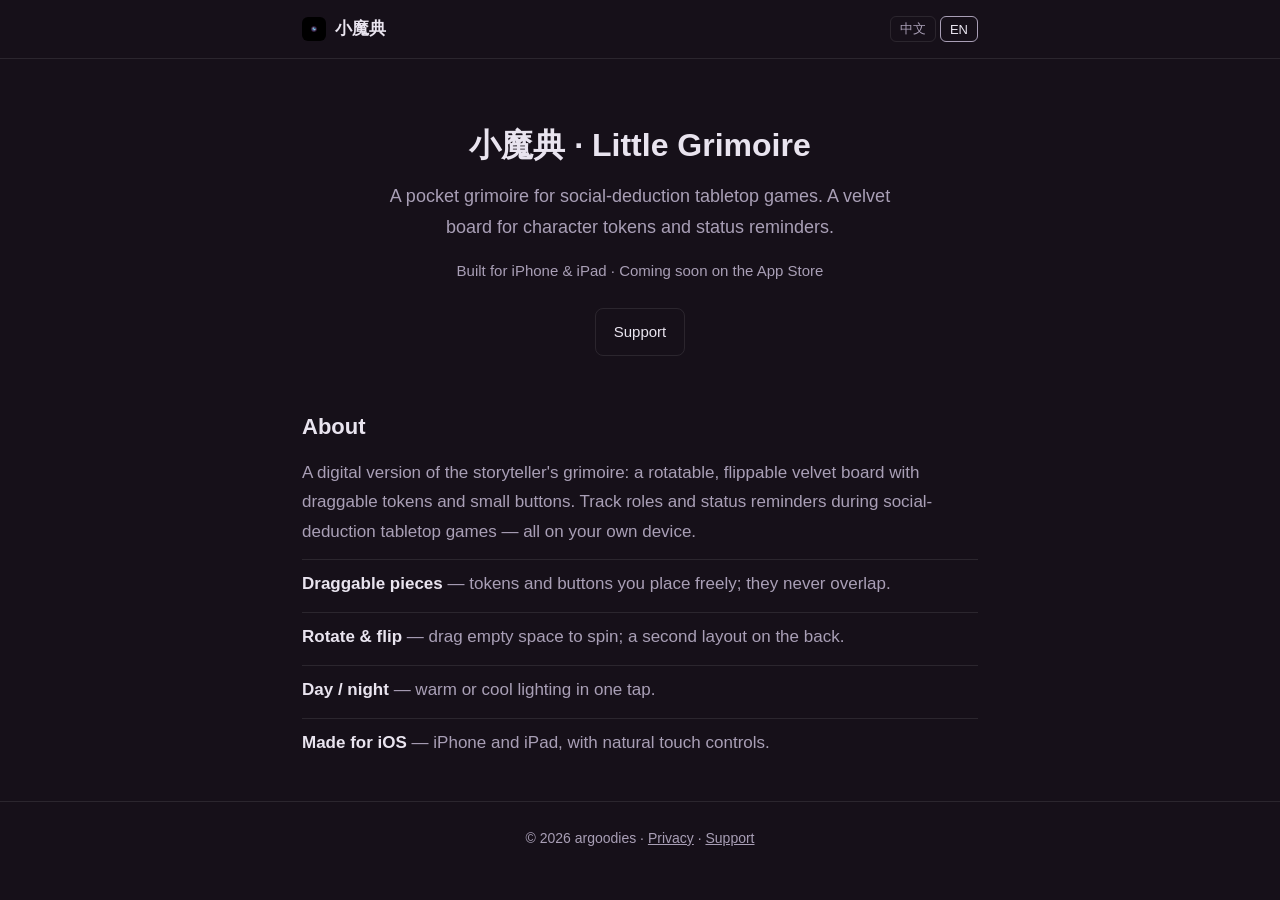
==== index.html @ 18ccde29 "Remove the top-nav links; keep brand + language toggle only Co-Authored-By: Claude Opus 4.8 <noreply" ====
<!doctype html>
<html lang="zh-Hans">
<head>
<meta charset="utf-8">
<meta name="viewport" content="width=device-width,initial-scale=1">
<title>小魔典 · Little Grimoire</title>
<meta name="description" content="小魔典 — 桌上推理游戏的口袋魔典：一块紫绒板，摆放角色令牌与状态提醒。">
<link rel="icon" href="icon.png">
<link rel="apple-touch-icon" href="icon.png">
<link rel="stylesheet" href="style.css">
</head>
<body>
<header class="site"><div class="wrap bar">
  <span class="brand"><img src="icon.png" alt="">小魔典</span>
  <span class="langbtns"><button data-lang="zh">中文</button><button data-lang="en">EN</button></span>
</div></header>

<main class="wrap">
  <section class="hero">
    <h1>小魔典 · Little Grimoire</h1>
    <p class="tag">
      <span class="lang-zh">桌上推理游戏的口袋魔典。一块紫绒板，摆放角色令牌与状态提醒。</span>
      <span class="lang-en">A pocket grimoire for social-deduction tabletop games. A velvet board for character tokens and status reminders.</span>
    </p>
    <p class="tag" style="font-size:15px;margin-top:14px">
      <span class="lang-zh">为 iPhone 与 iPad 打造 · 即将登陆 App Store</span>
      <span class="lang-en">Built for iPhone &amp; iPad · Coming soon on the App Store</span>
    </p>
    <div class="cta">
      <a class="btn ghost" href="support.html">
        <span class="lang-zh">支援</span><span class="lang-en">Support</span></a>
    </div>
  </section>

  <section>
    <h2><span class="lang-zh">简介</span><span class="lang-en">About</span></h2>
    <p class="muted">
      <span class="lang-zh">小魔典把说书人的「魔典」搬上屏幕：一块可旋转、翻面的紫绒板，上面是可拖动的令牌与小纽扣。在推理与社交博弈类桌游中用它记录身份、提醒状态，全程在你的设备上运行。</span>
      <span class="lang-en">A digital version of the storyteller's grimoire: a rotatable, flippable velvet board with draggable tokens and small buttons. Track roles and status reminders during social-deduction tabletop games — all on your own device.</span>
    </p>
    <ul class="feat">
      <li><b><span class="lang-zh">拖拽令牌</span><span class="lang-en">Draggable pieces</span></b> — <span class="lang-zh">令牌与纽扣随手摆放，互不重叠。</span><span class="lang-en">tokens and buttons you place freely; they never overlap.</span></li>
      <li><b><span class="lang-zh">旋转翻面</span><span class="lang-en">Rotate & flip</span></b> — <span class="lang-zh">拖动空白旋转板子，背面还有一副。</span><span class="lang-en">drag empty space to spin; a second layout on the back.</span></li>
      <li><b><span class="lang-zh">日夜切换</span><span class="lang-en">Day / night</span></b> — <span class="lang-zh">暖光与冷光一键切换。</span><span class="lang-en">warm or cool lighting in one tap.</span></li>
      <li><b><span class="lang-zh">为 iOS 打造</span><span class="lang-en">Made for iOS</span></b> — <span class="lang-zh">iPhone 与 iPad，触屏拖拽手感自然。</span><span class="lang-en">iPhone and iPad, with natural touch controls.</span></li>
    </ul>
  </section>
</main>

<footer class="site"><div class="wrap">
  <span class="lang-zh">© 2026 argoodies · <a href="privacy.html">隐私政策</a> · <a href="support.html">支援</a></span>
  <span class="lang-en">© 2026 argoodies · <a href="privacy.html">Privacy</a> · <a href="support.html">Support</a></span>
</div></footer>
<script src="lang.js"></script>
</body>
</html>
---- style.css ----
:root{
  --bg:#161019; --panel:#1f1726; --ink:#e9e4ef; --muted:#a99fb6;
  --accent:#8a6fb0; --line:rgba(255,255,255,.09);
}
*{box-sizing:border-box}
body{
  margin:0; background:var(--bg); color:var(--ink);
  font-size:17px; line-height:1.75;
  font-family:-apple-system,BlinkMacSystemFont,"Segoe UI","PingFang SC","Noto Sans CJK SC",sans-serif;
}
a{color:var(--ink)}
a:hover{color:#fff}
.wrap{max-width:720px; margin:0 auto; padding:0 22px}

header.site{border-bottom:1px solid var(--line)}
.bar{display:flex; align-items:center; gap:12px; height:58px}
.brand{display:flex; align-items:center; gap:9px; font-weight:600}
.brand img{width:24px; height:24px; border-radius:6px}
nav.links{margin-left:auto; display:flex; gap:16px; font-size:15px}
nav.links a{color:var(--muted); text-decoration:none}
nav.links a:hover{color:var(--ink)}
.langbtns{display:flex; gap:4px; margin-left:auto}
.langbtns button{cursor:pointer; border:1px solid var(--line); background:transparent; color:var(--muted);
  border-radius:6px; padding:3px 9px; font-size:13px}
.langbtns button.active{color:var(--ink); border-color:var(--muted)}

.hero{padding:52px 0 30px; text-align:center}
h1{font-size:32px; margin:.2em 0; font-weight:700}
.tag{color:var(--muted); font-size:18px; max-width:520px; margin:.4em auto 0}
.cta{margin-top:24px; display:flex; gap:10px; justify-content:center; flex-wrap:wrap}
.btn{display:inline-block; padding:10px 18px; border-radius:8px; text-decoration:none; font-size:15px}
.btn.primary{background:var(--accent); color:#fff}
.btn.ghost{border:1px solid var(--line); color:var(--ink)}

section{padding:22px 0}
h2{font-size:22px; margin:0 0 .5em}
h3{font-size:17px; margin:1.3em 0 .2em; color:var(--ink)}
p{margin:.6em 0}
.muted{color:var(--muted)}
ul{padding-left:20px} li{margin:.25em 0}
.feat{list-style:none; padding:0; margin:12px 0}
.feat li{padding:9px 0; border-top:1px solid var(--line); color:var(--muted)}
.feat li b{color:var(--ink); font-weight:600}
.doc{margin:6px 0 34px}
.doc h2{margin-top:.2em}
.date{color:var(--muted); font-size:14px}
footer.site{border-top:1px solid var(--line); padding:24px 0; color:var(--muted); font-size:14px; text-align:center}
footer.site a{color:var(--muted)}
/* 未激活的语言隐藏；激活的语言不加 display 规则 → 保持元素本身的 inline/block */
html:not(.lang-en-active) .lang-en{display:none}
html.lang-en-active .lang-zh{display:none}
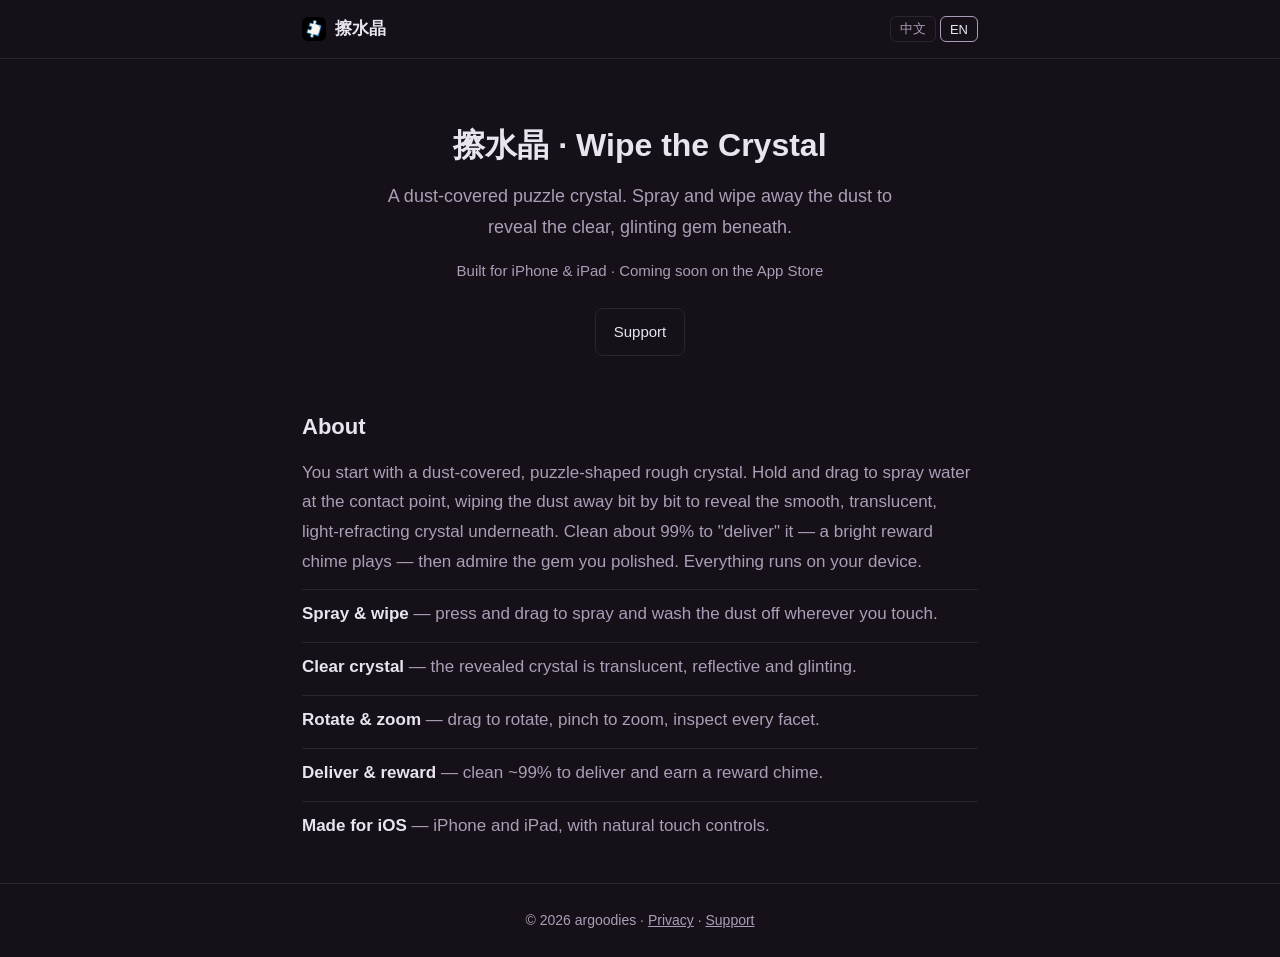
==== commit e98dcae7: "Rework pages for 擦水晶 (Wipe the Crystal) Replace the tabletop/Little Grimoire content with the crysta" ====
--- a/index.html
+++ b/index.html
@@ -3,24 +3,24 @@
 <head>
 <meta charset="utf-8">
 <meta name="viewport" content="width=device-width,initial-scale=1">
-<title>小魔典 · Little Grimoire</title>
-<meta name="description" content="小魔典 — 桌上推理游戏的口袋魔典：一块紫绒板，摆放角色令牌与状态提醒。">
+<title>擦水晶 · Wipe the Crystal</title>
+<meta name="description" content="擦水晶 — 一枚蒙尘的拼图水晶，喷水擦拭洗去灰尘，露出下面通透光滑的水晶。">
 <link rel="icon" href="icon.png">
 <link rel="apple-touch-icon" href="icon.png">
 <link rel="stylesheet" href="style.css">
 </head>
 <body>
 <header class="site"><div class="wrap bar">
-  <span class="brand"><img src="icon.png" alt="">小魔典</span>
+  <span class="brand"><img src="icon.png" alt="">擦水晶</span>
   <span class="langbtns"><button data-lang="zh">中文</button><button data-lang="en">EN</button></span>
 </div></header>
 
 <main class="wrap">
   <section class="hero">
-    <h1>小魔典 · Little Grimoire</h1>
+    <h1>擦水晶 · Wipe the Crystal</h1>
     <p class="tag">
-      <span class="lang-zh">桌上推理游戏的口袋魔典。一块紫绒板，摆放角色令牌与状态提醒。</span>
-      <span class="lang-en">A pocket grimoire for social-deduction tabletop games. A velvet board for character tokens and status reminders.</span>
+      <span class="lang-zh">一枚蒙尘的拼图水晶。喷水擦拭洗去灰尘，露出下面通透光滑、折射炫光的水晶。</span>
+      <span class="lang-en">A dust-covered puzzle crystal. Spray and wipe away the dust to reveal the clear, glinting gem beneath.</span>
     </p>
     <p class="tag" style="font-size:15px;margin-top:14px">
       <span class="lang-zh">为 iPhone 与 iPad 打造 · 即将登陆 App Store</span>
@@ -35,14 +35,15 @@
   <section>
     <h2><span class="lang-zh">简介</span><span class="lang-en">About</span></h2>
     <p class="muted">
-      <span class="lang-zh">小魔典把说书人的「魔典」搬上屏幕：一块可旋转、翻面的紫绒板，上面是可拖动的令牌与小纽扣。在推理与社交博弈类桌游中用它记录身份、提醒状态，全程在你的设备上运行。</span>
-      <span class="lang-en">A digital version of the storyteller's grimoire: a rotatable, flippable velvet board with draggable tokens and small buttons. Track roles and status reminders during social-deduction tabletop games — all on your own device.</span>
+      <span class="lang-zh">开局是一枚覆满灰尘的拼图形水晶原石。按住并拖动手指，向接触处喷水冲刷，一点点擦掉表面的灰尘，露出下面光滑透明、会折射光芒的水晶。当擦干净约 99%，即可「交付」——听一声清脆的奖励音，再欣赏你打磨好的宝石。全程在你的设备上运行。</span>
+      <span class="lang-en">You start with a dust-covered, puzzle-shaped rough crystal. Hold and drag to spray water at the contact point, wiping the dust away bit by bit to reveal the smooth, translucent, light-refracting crystal underneath. Clean about 99% to "deliver" it — a bright reward chime plays — then admire the gem you polished. Everything runs on your device.</span>
     </p>
     <ul class="feat">
-      <li><b><span class="lang-zh">拖拽令牌</span><span class="lang-en">Draggable pieces</span></b> — <span class="lang-zh">令牌与纽扣随手摆放，互不重叠。</span><span class="lang-en">tokens and buttons you place freely; they never overlap.</span></li>
-      <li><b><span class="lang-zh">旋转翻面</span><span class="lang-en">Rotate & flip</span></b> — <span class="lang-zh">拖动空白旋转板子，背面还有一副。</span><span class="lang-en">drag empty space to spin; a second layout on the back.</span></li>
-      <li><b><span class="lang-zh">日夜切换</span><span class="lang-en">Day / night</span></b> — <span class="lang-zh">暖光与冷光一键切换。</span><span class="lang-en">warm or cool lighting in one tap.</span></li>
-      <li><b><span class="lang-zh">为 iOS 打造</span><span class="lang-en">Made for iOS</span></b> — <span class="lang-zh">iPhone 与 iPad，触屏拖拽手感自然。</span><span class="lang-en">iPhone and iPad, with natural touch controls.</span></li>
+      <li><b><span class="lang-zh">喷水擦拭</span><span class="lang-en">Spray &amp; wipe</span></b> — <span class="lang-zh">长按并拖动，向接触处持续冲刷洗尘。</span><span class="lang-en">press and drag to spray and wash the dust off wherever you touch.</span></li>
+      <li><b><span class="lang-zh">通透水晶</span><span class="lang-en">Clear crystal</span></b> — <span class="lang-zh">露出的水晶半透明、强反光、内芒折射。</span><span class="lang-en">the revealed crystal is translucent, reflective and glinting.</span></li>
+      <li><b><span class="lang-zh">旋转缩放</span><span class="lang-en">Rotate &amp; zoom</span></b> — <span class="lang-zh">拖背景旋转、双指缩放，端详每个面。</span><span class="lang-en">drag to rotate, pinch to zoom, inspect every facet.</span></li>
+      <li><b><span class="lang-zh">交付奖励</span><span class="lang-en">Deliver &amp; reward</span></b> — <span class="lang-zh">擦净约 99% 即可交付，赢得奖励音。</span><span class="lang-en">clean ~99% to deliver and earn a reward chime.</span></li>
+      <li><b><span class="lang-zh">为 iOS 打造</span><span class="lang-en">Made for iOS</span></b> — <span class="lang-zh">iPhone 与 iPad，触屏手感自然。</span><span class="lang-en">iPhone and iPad, with natural touch controls.</span></li>
     </ul>
   </section>
 </main>
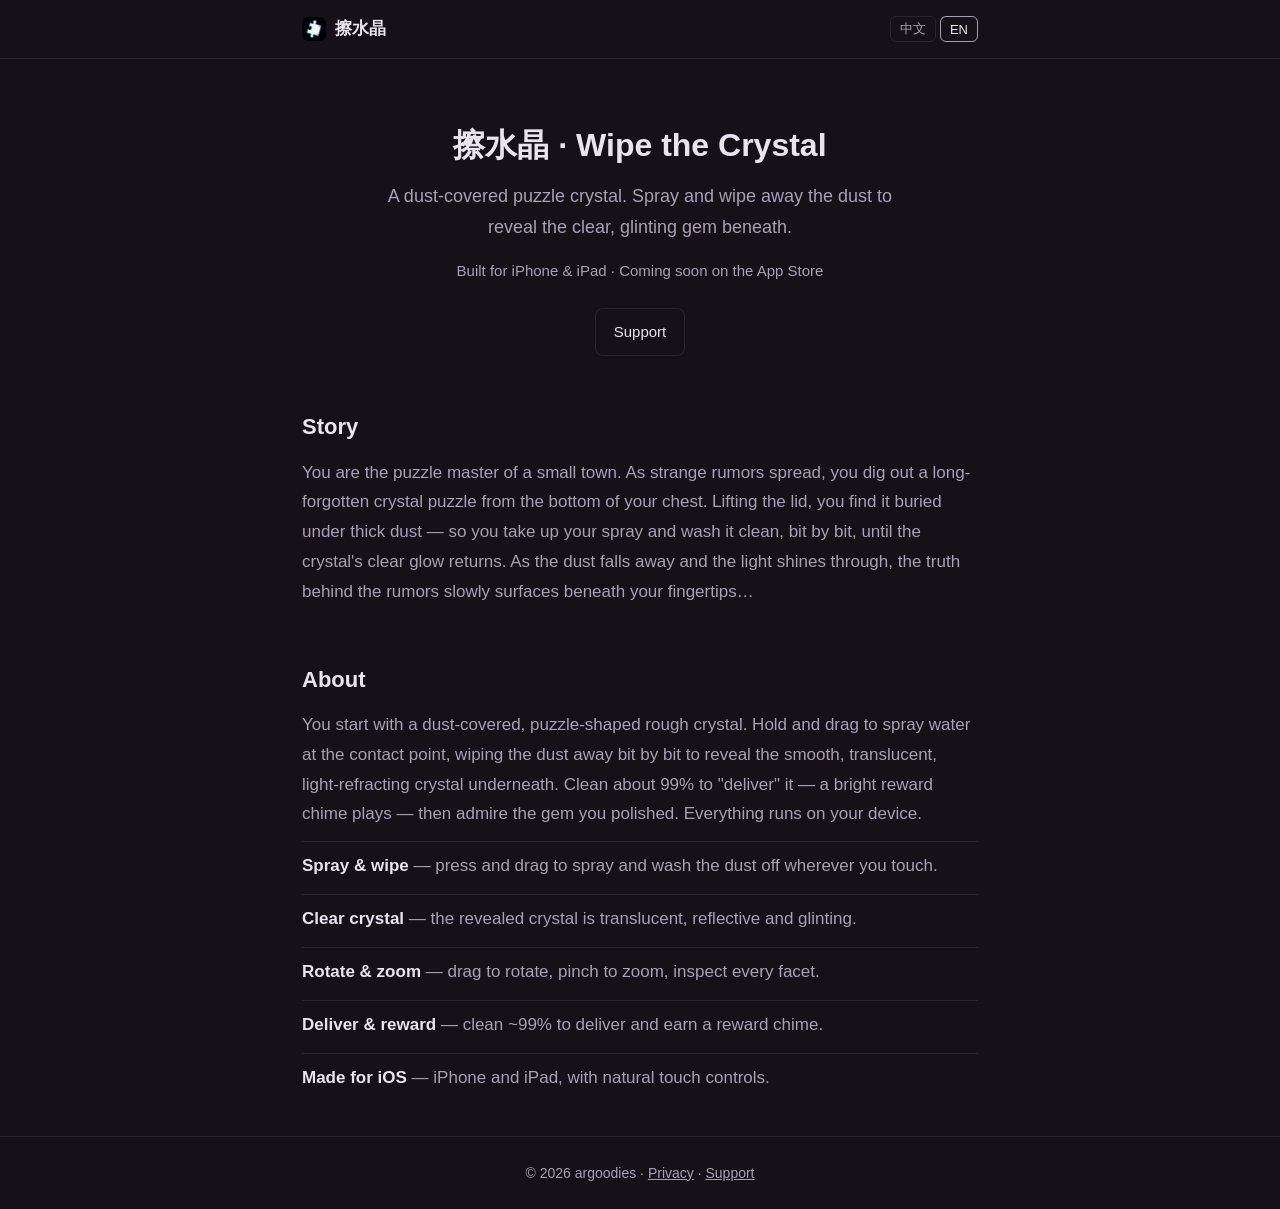
==== commit e1d7b6c9: "Add the 擦水晶 backstory to the pages Puzzle master of a small town dusts off a crystal puzzle to uncov" ====
--- a/index.html
+++ b/index.html
@@ -33,6 +33,14 @@
   </section>
 
   <section>
+    <h2><span class="lang-zh">故事</span><span class="lang-en">Story</span></h2>
+    <p class="muted">
+      <span class="lang-zh">你是小镇上的解谜大师。近来镇上流言四起，你决定重新翻出箱底那盒尘封已久的水晶拼图。掀开盒盖，水晶早已布满厚厚的灰尘——你拿起喷壶，一点一点冲刷擦拭，让蒙尘的水晶重现通透光泽。随着灰尘褪去、光芒透出，那些流言背后的真相，也在你指尖一点点浮现……</span>
+      <span class="lang-en">You are the puzzle master of a small town. As strange rumors spread, you dig out a long-forgotten crystal puzzle from the bottom of your chest. Lifting the lid, you find it buried under thick dust — so you take up your spray and wash it clean, bit by bit, until the crystal's clear glow returns. As the dust falls away and the light shines through, the truth behind the rumors slowly surfaces beneath your fingertips…</span>
+    </p>
+  </section>
+
+  <section>
     <h2><span class="lang-zh">简介</span><span class="lang-en">About</span></h2>
     <p class="muted">
       <span class="lang-zh">开局是一枚覆满灰尘的拼图形水晶原石。按住并拖动手指，向接触处喷水冲刷，一点点擦掉表面的灰尘，露出下面光滑透明、会折射光芒的水晶。当擦干净约 99%，即可「交付」——听一声清脆的奖励音，再欣赏你打磨好的宝石。全程在你的设备上运行。</span>
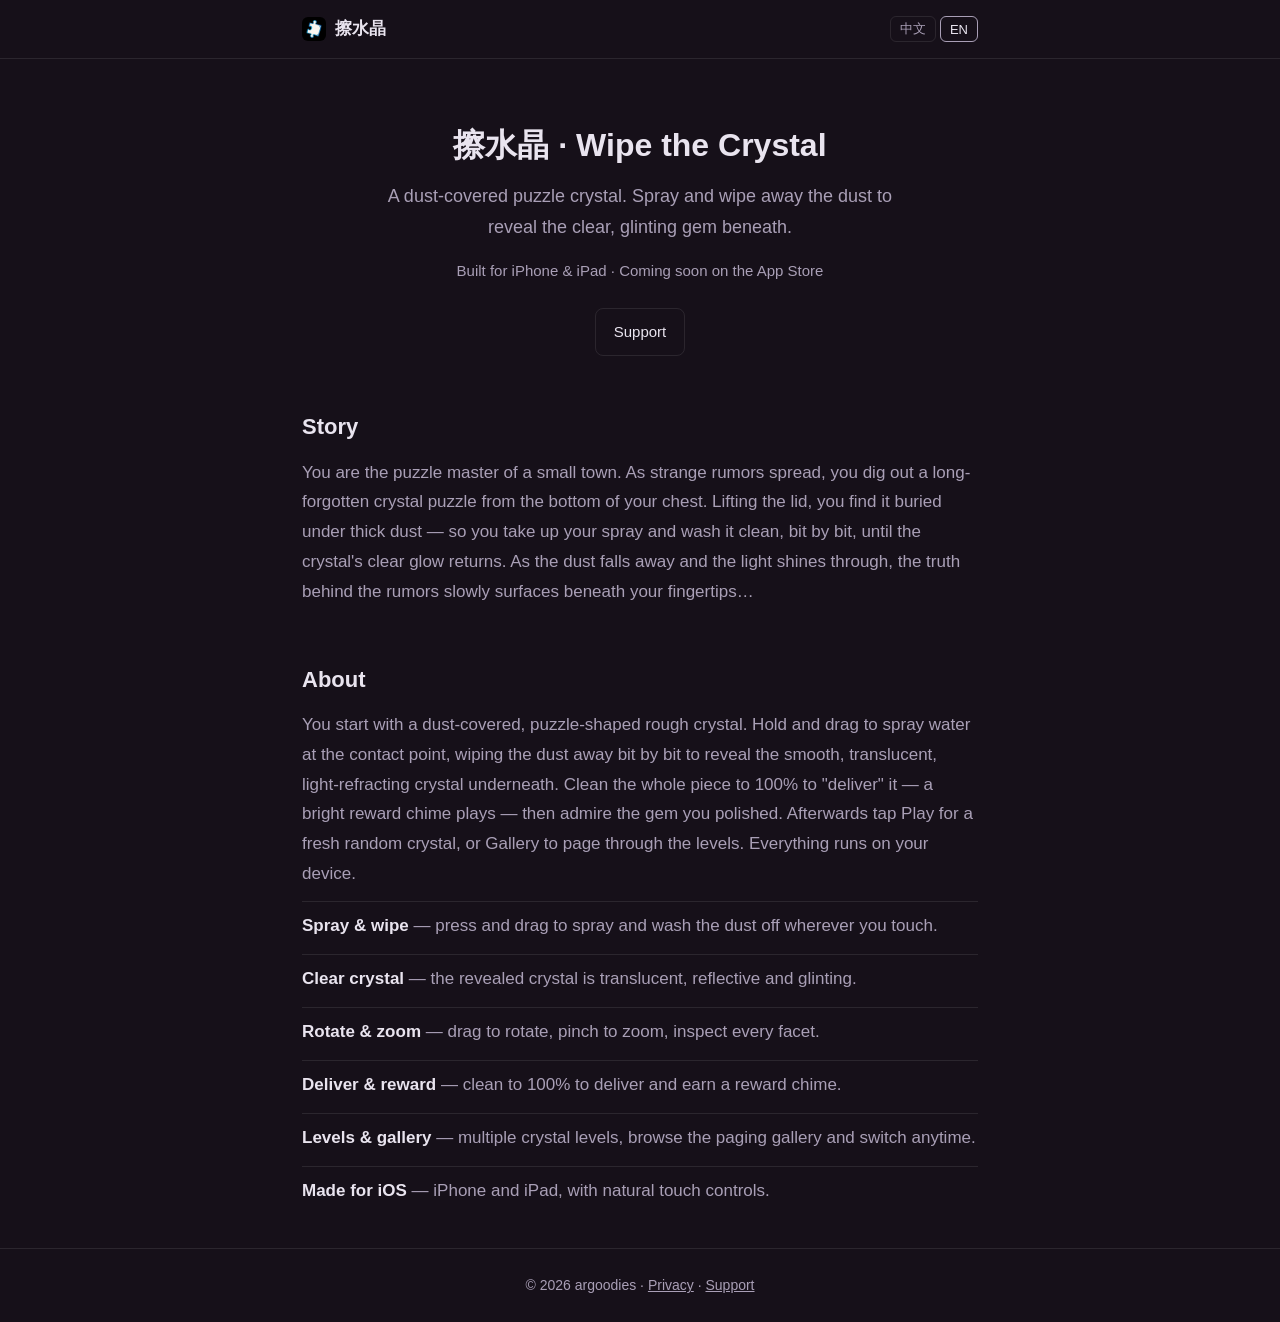
==== commit 8ac284e8: "Update gameplay copy to current mechanics 100% clean to deliver; deliver reveals bottom Gallery + Pl" ====
--- a/index.html
+++ b/index.html
@@ -43,14 +43,15 @@
   <section>
     <h2><span class="lang-zh">简介</span><span class="lang-en">About</span></h2>
     <p class="muted">
-      <span class="lang-zh">开局是一枚覆满灰尘的拼图形水晶原石。按住并拖动手指，向接触处喷水冲刷，一点点擦掉表面的灰尘，露出下面光滑透明、会折射光芒的水晶。当擦干净约 99%，即可「交付」——听一声清脆的奖励音，再欣赏你打磨好的宝石。全程在你的设备上运行。</span>
-      <span class="lang-en">You start with a dust-covered, puzzle-shaped rough crystal. Hold and drag to spray water at the contact point, wiping the dust away bit by bit to reveal the smooth, translucent, light-refracting crystal underneath. Clean about 99% to "deliver" it — a bright reward chime plays — then admire the gem you polished. Everything runs on your device.</span>
+      <span class="lang-zh">开局是一枚覆满灰尘的拼图形水晶原石。按住并拖动手指，向接触处喷水冲刷，一点点擦掉表面的灰尘，露出下面光滑透明、会折射光芒的水晶。当整颗擦到 100% 无尘，即可「交付」——听一声清脆的奖励音，再欣赏你打磨好的宝石。之后可点「▶️ 播放」随机换一枚新水晶，或点「画廊」翻页浏览各关。全程在你的设备上运行。</span>
+      <span class="lang-en">You start with a dust-covered, puzzle-shaped rough crystal. Hold and drag to spray water at the contact point, wiping the dust away bit by bit to reveal the smooth, translucent, light-refracting crystal underneath. Clean the whole piece to 100% to "deliver" it — a bright reward chime plays — then admire the gem you polished. Afterwards tap Play for a fresh random crystal, or Gallery to page through the levels. Everything runs on your device.</span>
     </p>
     <ul class="feat">
       <li><b><span class="lang-zh">喷水擦拭</span><span class="lang-en">Spray &amp; wipe</span></b> — <span class="lang-zh">长按并拖动，向接触处持续冲刷洗尘。</span><span class="lang-en">press and drag to spray and wash the dust off wherever you touch.</span></li>
       <li><b><span class="lang-zh">通透水晶</span><span class="lang-en">Clear crystal</span></b> — <span class="lang-zh">露出的水晶半透明、强反光、内芒折射。</span><span class="lang-en">the revealed crystal is translucent, reflective and glinting.</span></li>
       <li><b><span class="lang-zh">旋转缩放</span><span class="lang-en">Rotate &amp; zoom</span></b> — <span class="lang-zh">拖背景旋转、双指缩放，端详每个面。</span><span class="lang-en">drag to rotate, pinch to zoom, inspect every facet.</span></li>
-      <li><b><span class="lang-zh">交付奖励</span><span class="lang-en">Deliver &amp; reward</span></b> — <span class="lang-zh">擦净约 99% 即可交付，赢得奖励音。</span><span class="lang-en">clean ~99% to deliver and earn a reward chime.</span></li>
+      <li><b><span class="lang-zh">交付奖励</span><span class="lang-en">Deliver &amp; reward</span></b> — <span class="lang-zh">擦到 100% 无尘即可交付，赢得奖励音。</span><span class="lang-en">clean to 100% to deliver and earn a reward chime.</span></li>
+      <li><b><span class="lang-zh">多关画廊</span><span class="lang-en">Levels &amp; gallery</span></b> — <span class="lang-zh">多枚水晶关卡，翻页画廊浏览、随手换关。</span><span class="lang-en">multiple crystal levels, browse the paging gallery and switch anytime.</span></li>
       <li><b><span class="lang-zh">为 iOS 打造</span><span class="lang-en">Made for iOS</span></b> — <span class="lang-zh">iPhone 与 iPad，触屏手感自然。</span><span class="lang-en">iPhone and iPad, with natural touch controls.</span></li>
     </ul>
   </section>
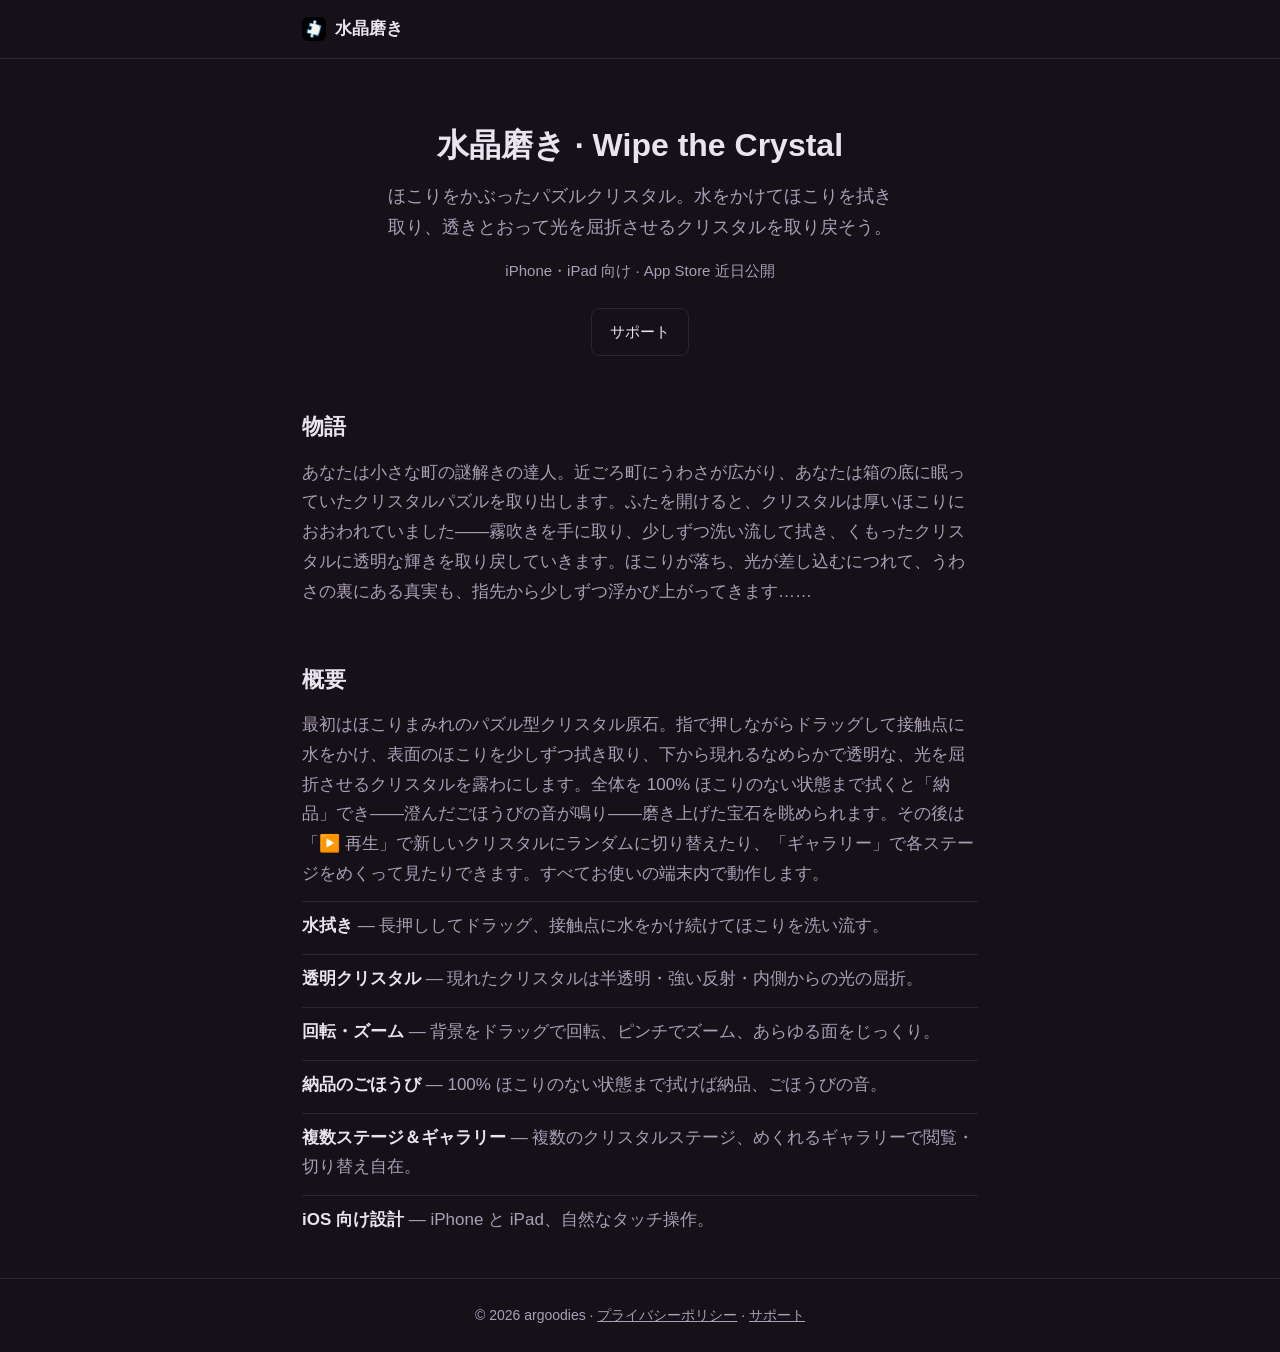
==== commit cf7cea84: "Fix: restore pages emptied by a bad in-place rewrite; rename to 水晶磨き A previous sed-via-python one-l" ====
--- a/index.html
+++ b/index.html
@@ -1,66 +1,50 @@
 <!doctype html>
-<html lang="zh-Hans">
+<html lang="ja">
 <head>
 <meta charset="utf-8">
 <meta name="viewport" content="width=device-width,initial-scale=1">
-<title>擦水晶 · Wipe the Crystal</title>
-<meta name="description" content="擦水晶 — 一枚蒙尘的拼图水晶，喷水擦拭洗去灰尘，露出下面通透光滑的水晶。">
+<title>水晶磨き · Wipe the Crystal</title>
+<meta name="description" content="水晶磨き — ほこりをかぶったパズルクリスタル。水をかけて拭き、透きとおったクリスタルを取り戻そう。">
 <link rel="icon" href="icon.png">
 <link rel="apple-touch-icon" href="icon.png">
 <link rel="stylesheet" href="style.css">
 </head>
 <body>
 <header class="site"><div class="wrap bar">
-  <span class="brand"><img src="icon.png" alt="">擦水晶</span>
-  <span class="langbtns"><button data-lang="zh">中文</button><button data-lang="en">EN</button></span>
+  <span class="brand"><img src="icon.png" alt="">水晶磨き</span>
 </div></header>
 
 <main class="wrap">
   <section class="hero">
-    <h1>擦水晶 · Wipe the Crystal</h1>
-    <p class="tag">
-      <span class="lang-zh">一枚蒙尘的拼图水晶。喷水擦拭洗去灰尘，露出下面通透光滑、折射炫光的水晶。</span>
-      <span class="lang-en">A dust-covered puzzle crystal. Spray and wipe away the dust to reveal the clear, glinting gem beneath.</span>
-    </p>
-    <p class="tag" style="font-size:15px;margin-top:14px">
-      <span class="lang-zh">为 iPhone 与 iPad 打造 · 即将登陆 App Store</span>
-      <span class="lang-en">Built for iPhone &amp; iPad · Coming soon on the App Store</span>
-    </p>
+    <h1>水晶磨き · Wipe the Crystal</h1>
+    <p class="tag">ほこりをかぶったパズルクリスタル。水をかけてほこりを拭き取り、透きとおって光を屈折させるクリスタルを取り戻そう。</p>
+    <p class="tag" style="font-size:15px;margin-top:14px">iPhone・iPad 向け · App Store 近日公開</p>
     <div class="cta">
-      <a class="btn ghost" href="support.html">
-        <span class="lang-zh">支援</span><span class="lang-en">Support</span></a>
+      <a class="btn ghost" href="support.html">サポート</a>
     </div>
   </section>
 
   <section>
-    <h2><span class="lang-zh">故事</span><span class="lang-en">Story</span></h2>
-    <p class="muted">
-      <span class="lang-zh">你是小镇上的解谜大师。近来镇上流言四起，你决定重新翻出箱底那盒尘封已久的水晶拼图。掀开盒盖，水晶早已布满厚厚的灰尘——你拿起喷壶，一点一点冲刷擦拭，让蒙尘的水晶重现通透光泽。随着灰尘褪去、光芒透出，那些流言背后的真相，也在你指尖一点点浮现……</span>
-      <span class="lang-en">You are the puzzle master of a small town. As strange rumors spread, you dig out a long-forgotten crystal puzzle from the bottom of your chest. Lifting the lid, you find it buried under thick dust — so you take up your spray and wash it clean, bit by bit, until the crystal's clear glow returns. As the dust falls away and the light shines through, the truth behind the rumors slowly surfaces beneath your fingertips…</span>
-    </p>
+    <h2>物語</h2>
+    <p class="muted">あなたは小さな町の謎解きの達人。近ごろ町にうわさが広がり、あなたは箱の底に眠っていたクリスタルパズルを取り出します。ふたを開けると、クリスタルは厚いほこりにおおわれていました——霧吹きを手に取り、少しずつ洗い流して拭き、くもったクリスタルに透明な輝きを取り戻していきます。ほこりが落ち、光が差し込むにつれて、うわさの裏にある真実も、指先から少しずつ浮かび上がってきます……</p>
   </section>
 
   <section>
-    <h2><span class="lang-zh">简介</span><span class="lang-en">About</span></h2>
-    <p class="muted">
-      <span class="lang-zh">开局是一枚覆满灰尘的拼图形水晶原石。按住并拖动手指，向接触处喷水冲刷，一点点擦掉表面的灰尘，露出下面光滑透明、会折射光芒的水晶。当整颗擦到 100% 无尘，即可「交付」——听一声清脆的奖励音，再欣赏你打磨好的宝石。之后可点「▶️ 播放」随机换一枚新水晶，或点「画廊」翻页浏览各关。全程在你的设备上运行。</span>
-      <span class="lang-en">You start with a dust-covered, puzzle-shaped rough crystal. Hold and drag to spray water at the contact point, wiping the dust away bit by bit to reveal the smooth, translucent, light-refracting crystal underneath. Clean the whole piece to 100% to "deliver" it — a bright reward chime plays — then admire the gem you polished. Afterwards tap Play for a fresh random crystal, or Gallery to page through the levels. Everything runs on your device.</span>
-    </p>
+    <h2>概要</h2>
+    <p class="muted">最初はほこりまみれのパズル型クリスタル原石。指で押しながらドラッグして接触点に水をかけ、表面のほこりを少しずつ拭き取り、下から現れるなめらかで透明な、光を屈折させるクリスタルを露わにします。全体を 100% ほこりのない状態まで拭くと「納品」でき——澄んだごほうびの音が鳴り——磨き上げた宝石を眺められます。その後は「▶️ 再生」で新しいクリスタルにランダムに切り替えたり、「ギャラリー」で各ステージをめくって見たりできます。すべてお使いの端末内で動作します。</p>
     <ul class="feat">
-      <li><b><span class="lang-zh">喷水擦拭</span><span class="lang-en">Spray &amp; wipe</span></b> — <span class="lang-zh">长按并拖动，向接触处持续冲刷洗尘。</span><span class="lang-en">press and drag to spray and wash the dust off wherever you touch.</span></li>
-      <li><b><span class="lang-zh">通透水晶</span><span class="lang-en">Clear crystal</span></b> — <span class="lang-zh">露出的水晶半透明、强反光、内芒折射。</span><span class="lang-en">the revealed crystal is translucent, reflective and glinting.</span></li>
-      <li><b><span class="lang-zh">旋转缩放</span><span class="lang-en">Rotate &amp; zoom</span></b> — <span class="lang-zh">拖背景旋转、双指缩放，端详每个面。</span><span class="lang-en">drag to rotate, pinch to zoom, inspect every facet.</span></li>
-      <li><b><span class="lang-zh">交付奖励</span><span class="lang-en">Deliver &amp; reward</span></b> — <span class="lang-zh">擦到 100% 无尘即可交付，赢得奖励音。</span><span class="lang-en">clean to 100% to deliver and earn a reward chime.</span></li>
-      <li><b><span class="lang-zh">多关画廊</span><span class="lang-en">Levels &amp; gallery</span></b> — <span class="lang-zh">多枚水晶关卡，翻页画廊浏览、随手换关。</span><span class="lang-en">multiple crystal levels, browse the paging gallery and switch anytime.</span></li>
-      <li><b><span class="lang-zh">为 iOS 打造</span><span class="lang-en">Made for iOS</span></b> — <span class="lang-zh">iPhone 与 iPad，触屏手感自然。</span><span class="lang-en">iPhone and iPad, with natural touch controls.</span></li>
+      <li><b>水拭き</b> — 長押ししてドラッグ、接触点に水をかけ続けてほこりを洗い流す。</li>
+      <li><b>透明クリスタル</b> — 現れたクリスタルは半透明・強い反射・内側からの光の屈折。</li>
+      <li><b>回転・ズーム</b> — 背景をドラッグで回転、ピンチでズーム、あらゆる面をじっくり。</li>
+      <li><b>納品のごほうび</b> — 100% ほこりのない状態まで拭けば納品、ごほうびの音。</li>
+      <li><b>複数ステージ＆ギャラリー</b> — 複数のクリスタルステージ、めくれるギャラリーで閲覧・切り替え自在。</li>
+      <li><b>iOS 向け設計</b> — iPhone と iPad、自然なタッチ操作。</li>
     </ul>
   </section>
 </main>
 
 <footer class="site"><div class="wrap">
-  <span class="lang-zh">© 2026 argoodies · <a href="privacy.html">隐私政策</a> · <a href="support.html">支援</a></span>
-  <span class="lang-en">© 2026 argoodies · <a href="privacy.html">Privacy</a> · <a href="support.html">Support</a></span>
+  © 2026 argoodies · <a href="privacy.html">プライバシーポリシー</a> · <a href="support.html">サポート</a>
 </div></footer>
-<script src="lang.js"></script>
 </body>
 </html>
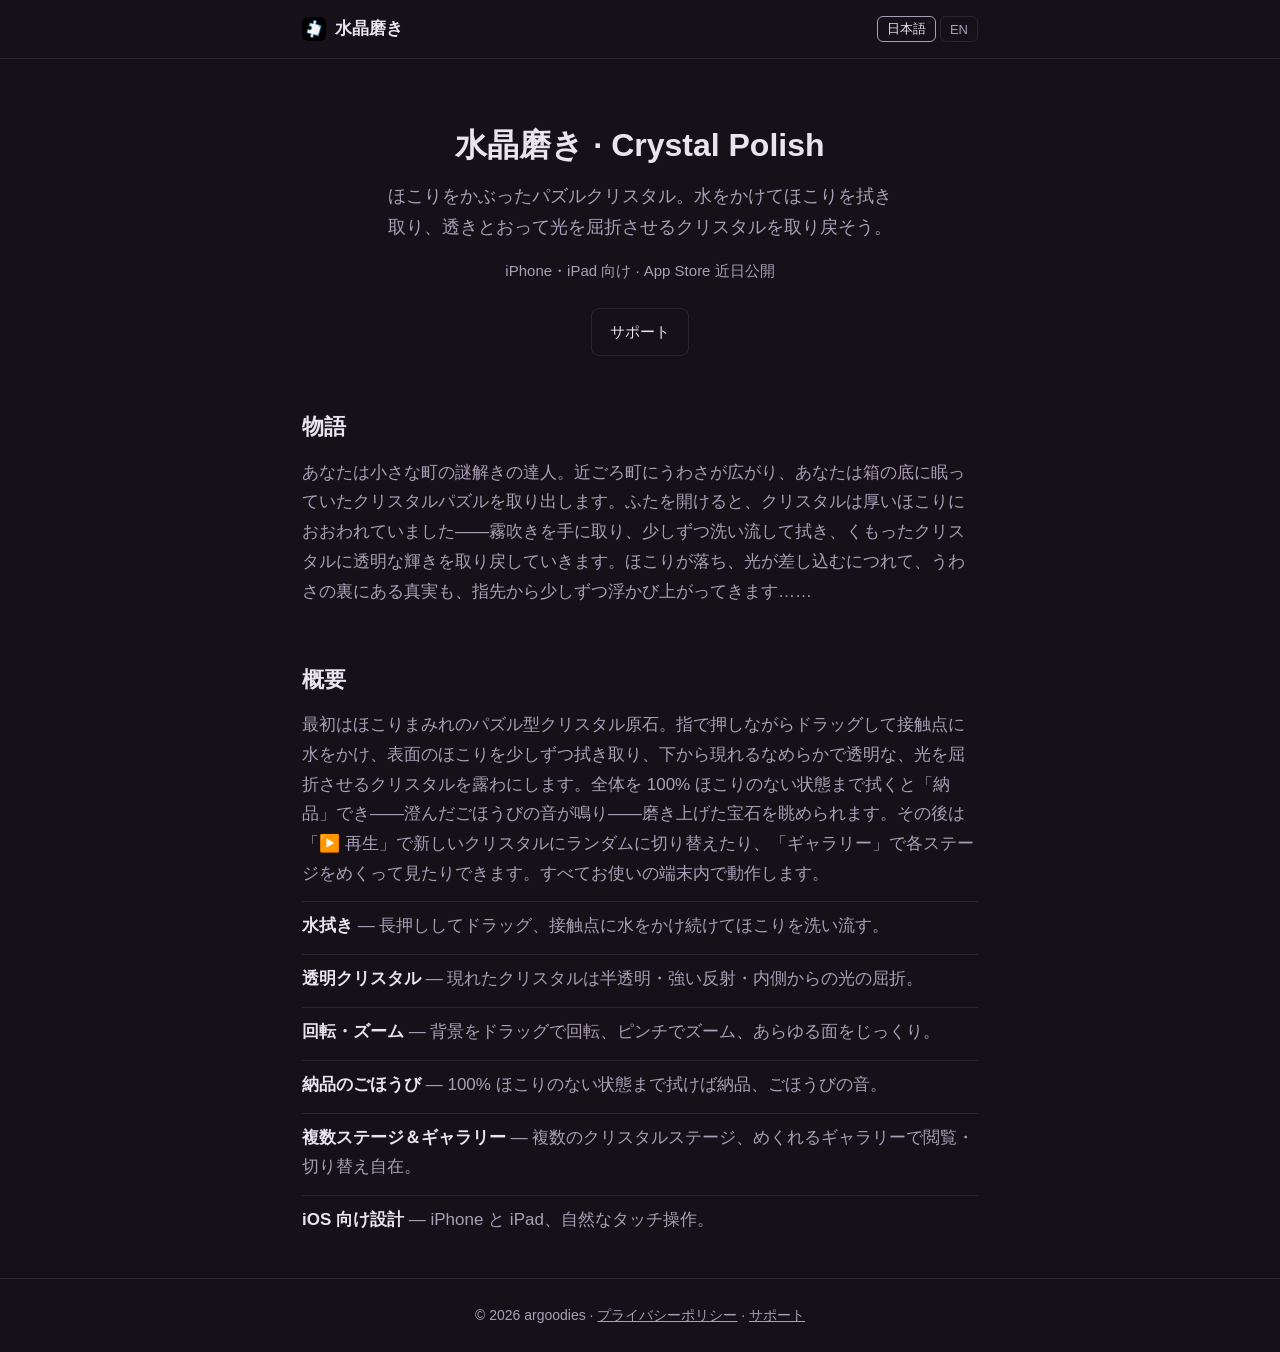
==== commit 578fd9f0: "Bilingual site: Japanese (水晶磨き) + English (Crystal Polish) Re-add a JP/EN language switcher (lang.js" ====
--- a/index.html
+++ b/index.html
@@ -3,48 +3,63 @@
 <head>
 <meta charset="utf-8">
 <meta name="viewport" content="width=device-width,initial-scale=1">
-<title>水晶磨き · Wipe the Crystal</title>
-<meta name="description" content="水晶磨き — ほこりをかぶったパズルクリスタル。水をかけて拭き、透きとおったクリスタルを取り戻そう。">
+<title>水晶磨き · Crystal Polish</title>
+<meta name="description" content="水晶磨き / Crystal Polish — ほこりをかぶったパズルクリスタル。水をかけて拭き、透きとおったクリスタルを取り戻そう。">
 <link rel="icon" href="icon.png">
 <link rel="apple-touch-icon" href="icon.png">
 <link rel="stylesheet" href="style.css">
 </head>
 <body>
 <header class="site"><div class="wrap bar">
-  <span class="brand"><img src="icon.png" alt="">水晶磨き</span>
+  <span class="brand"><img src="icon.png" alt=""><span class="lang-ja">水晶磨き</span><span class="lang-en">Crystal Polish</span></span>
+  <span class="langbtns"><button data-lang="ja">日本語</button><button data-lang="en">EN</button></span>
 </div></header>
 
 <main class="wrap">
   <section class="hero">
-    <h1>水晶磨き · Wipe the Crystal</h1>
-    <p class="tag">ほこりをかぶったパズルクリスタル。水をかけてほこりを拭き取り、透きとおって光を屈折させるクリスタルを取り戻そう。</p>
-    <p class="tag" style="font-size:15px;margin-top:14px">iPhone・iPad 向け · App Store 近日公開</p>
+    <h1><span class="lang-ja">水晶磨き · Crystal Polish</span><span class="lang-en">Crystal Polish</span></h1>
+    <p class="tag">
+      <span class="lang-ja">ほこりをかぶったパズルクリスタル。水をかけてほこりを拭き取り、透きとおって光を屈折させるクリスタルを取り戻そう。</span>
+      <span class="lang-en">A dust-covered puzzle crystal. Spray and wipe away the dust to reveal the clear, glinting gem beneath.</span>
+    </p>
+    <p class="tag" style="font-size:15px;margin-top:14px">
+      <span class="lang-ja">iPhone・iPad 向け · App Store 近日公開</span>
+      <span class="lang-en">Built for iPhone &amp; iPad · Coming soon on the App Store</span>
+    </p>
     <div class="cta">
-      <a class="btn ghost" href="support.html">サポート</a>
+      <a class="btn ghost" href="support.html"><span class="lang-ja">サポート</span><span class="lang-en">Support</span></a>
     </div>
   </section>
 
   <section>
-    <h2>物語</h2>
-    <p class="muted">あなたは小さな町の謎解きの達人。近ごろ町にうわさが広がり、あなたは箱の底に眠っていたクリスタルパズルを取り出します。ふたを開けると、クリスタルは厚いほこりにおおわれていました——霧吹きを手に取り、少しずつ洗い流して拭き、くもったクリスタルに透明な輝きを取り戻していきます。ほこりが落ち、光が差し込むにつれて、うわさの裏にある真実も、指先から少しずつ浮かび上がってきます……</p>
+    <h2><span class="lang-ja">物語</span><span class="lang-en">Story</span></h2>
+    <p class="muted">
+      <span class="lang-ja">あなたは小さな町の謎解きの達人。近ごろ町にうわさが広がり、あなたは箱の底に眠っていたクリスタルパズルを取り出します。ふたを開けると、クリスタルは厚いほこりにおおわれていました——霧吹きを手に取り、少しずつ洗い流して拭き、くもったクリスタルに透明な輝きを取り戻していきます。ほこりが落ち、光が差し込むにつれて、うわさの裏にある真実も、指先から少しずつ浮かび上がってきます……</span>
+      <span class="lang-en">You are the puzzle master of a small town. As strange rumors spread, you dig out a long-forgotten crystal puzzle from the bottom of your chest. Lifting the lid, you find it buried under thick dust — so you take up your spray and wash it clean, bit by bit, until the crystal's clear glow returns. As the dust falls away and the light shines through, the truth behind the rumors slowly surfaces beneath your fingertips…</span>
+    </p>
   </section>
 
   <section>
-    <h2>概要</h2>
-    <p class="muted">最初はほこりまみれのパズル型クリスタル原石。指で押しながらドラッグして接触点に水をかけ、表面のほこりを少しずつ拭き取り、下から現れるなめらかで透明な、光を屈折させるクリスタルを露わにします。全体を 100% ほこりのない状態まで拭くと「納品」でき——澄んだごほうびの音が鳴り——磨き上げた宝石を眺められます。その後は「▶️ 再生」で新しいクリスタルにランダムに切り替えたり、「ギャラリー」で各ステージをめくって見たりできます。すべてお使いの端末内で動作します。</p>
+    <h2><span class="lang-ja">概要</span><span class="lang-en">About</span></h2>
+    <p class="muted">
+      <span class="lang-ja">最初はほこりまみれのパズル型クリスタル原石。指で押しながらドラッグして接触点に水をかけ、表面のほこりを少しずつ拭き取り、下から現れるなめらかで透明な、光を屈折させるクリスタルを露わにします。全体を 100% ほこりのない状態まで拭くと「納品」でき——澄んだごほうびの音が鳴り——磨き上げた宝石を眺められます。その後は「▶️ 再生」で新しいクリスタルにランダムに切り替えたり、「ギャラリー」で各ステージをめくって見たりできます。すべてお使いの端末内で動作します。</span>
+      <span class="lang-en">You start with a dust-covered, puzzle-shaped rough crystal. Hold and drag to spray water at the contact point, wiping the dust away bit by bit to reveal the smooth, translucent, light-refracting crystal underneath. Clean the whole piece to 100% to "deliver" it — a bright reward chime plays — then admire the gem you polished. Afterwards tap Play for a fresh random crystal, or Gallery to page through the levels. Everything runs on your device.</span>
+    </p>
     <ul class="feat">
-      <li><b>水拭き</b> — 長押ししてドラッグ、接触点に水をかけ続けてほこりを洗い流す。</li>
-      <li><b>透明クリスタル</b> — 現れたクリスタルは半透明・強い反射・内側からの光の屈折。</li>
-      <li><b>回転・ズーム</b> — 背景をドラッグで回転、ピンチでズーム、あらゆる面をじっくり。</li>
-      <li><b>納品のごほうび</b> — 100% ほこりのない状態まで拭けば納品、ごほうびの音。</li>
-      <li><b>複数ステージ＆ギャラリー</b> — 複数のクリスタルステージ、めくれるギャラリーで閲覧・切り替え自在。</li>
-      <li><b>iOS 向け設計</b> — iPhone と iPad、自然なタッチ操作。</li>
+      <li><b><span class="lang-ja">水拭き</span><span class="lang-en">Spray &amp; wipe</span></b> — <span class="lang-ja">長押ししてドラッグ、接触点に水をかけ続けてほこりを洗い流す。</span><span class="lang-en">press and drag to spray and wash the dust off wherever you touch.</span></li>
+      <li><b><span class="lang-ja">透明クリスタル</span><span class="lang-en">Clear crystal</span></b> — <span class="lang-ja">現れたクリスタルは半透明・強い反射・内側からの光の屈折。</span><span class="lang-en">the revealed crystal is translucent, reflective and glinting.</span></li>
+      <li><b><span class="lang-ja">回転・ズーム</span><span class="lang-en">Rotate &amp; zoom</span></b> — <span class="lang-ja">背景をドラッグで回転、ピンチでズーム、あらゆる面をじっくり。</span><span class="lang-en">drag to rotate, pinch to zoom, inspect every facet.</span></li>
+      <li><b><span class="lang-ja">納品のごほうび</span><span class="lang-en">Deliver &amp; reward</span></b> — <span class="lang-ja">100% ほこりのない状態まで拭けば納品、ごほうびの音。</span><span class="lang-en">clean to 100% to deliver and earn a reward chime.</span></li>
+      <li><b><span class="lang-ja">複数ステージ＆ギャラリー</span><span class="lang-en">Levels &amp; gallery</span></b> — <span class="lang-ja">複数のクリスタルステージ、めくれるギャラリーで閲覧・切り替え自在。</span><span class="lang-en">multiple crystal levels, browse the paging gallery and switch anytime.</span></li>
+      <li><b><span class="lang-ja">iOS 向け設計</span><span class="lang-en">Made for iOS</span></b> — <span class="lang-ja">iPhone と iPad、自然なタッチ操作。</span><span class="lang-en">iPhone and iPad, with natural touch controls.</span></li>
     </ul>
   </section>
 </main>
 
 <footer class="site"><div class="wrap">
-  © 2026 argoodies · <a href="privacy.html">プライバシーポリシー</a> · <a href="support.html">サポート</a>
+  <span class="lang-ja">© 2026 argoodies · <a href="privacy.html">プライバシーポリシー</a> · <a href="support.html">サポート</a></span>
+  <span class="lang-en">© 2026 argoodies · <a href="privacy.html">Privacy</a> · <a href="support.html">Support</a></span>
 </div></footer>
+<script src="lang.js"></script>
 </body>
 </html>
--- a/style.css
+++ b/style.css
@@ -48,4 +48,4 @@
 footer.site a{color:var(--muted)}
 /* 未激活的语言隐藏；激活的语言不加 display 规则 → 保持元素本身的 inline/block */
 html:not(.lang-en-active) .lang-en{display:none}
-html.lang-en-active .lang-zh{display:none}
+html.lang-en-active .lang-ja{display:none}
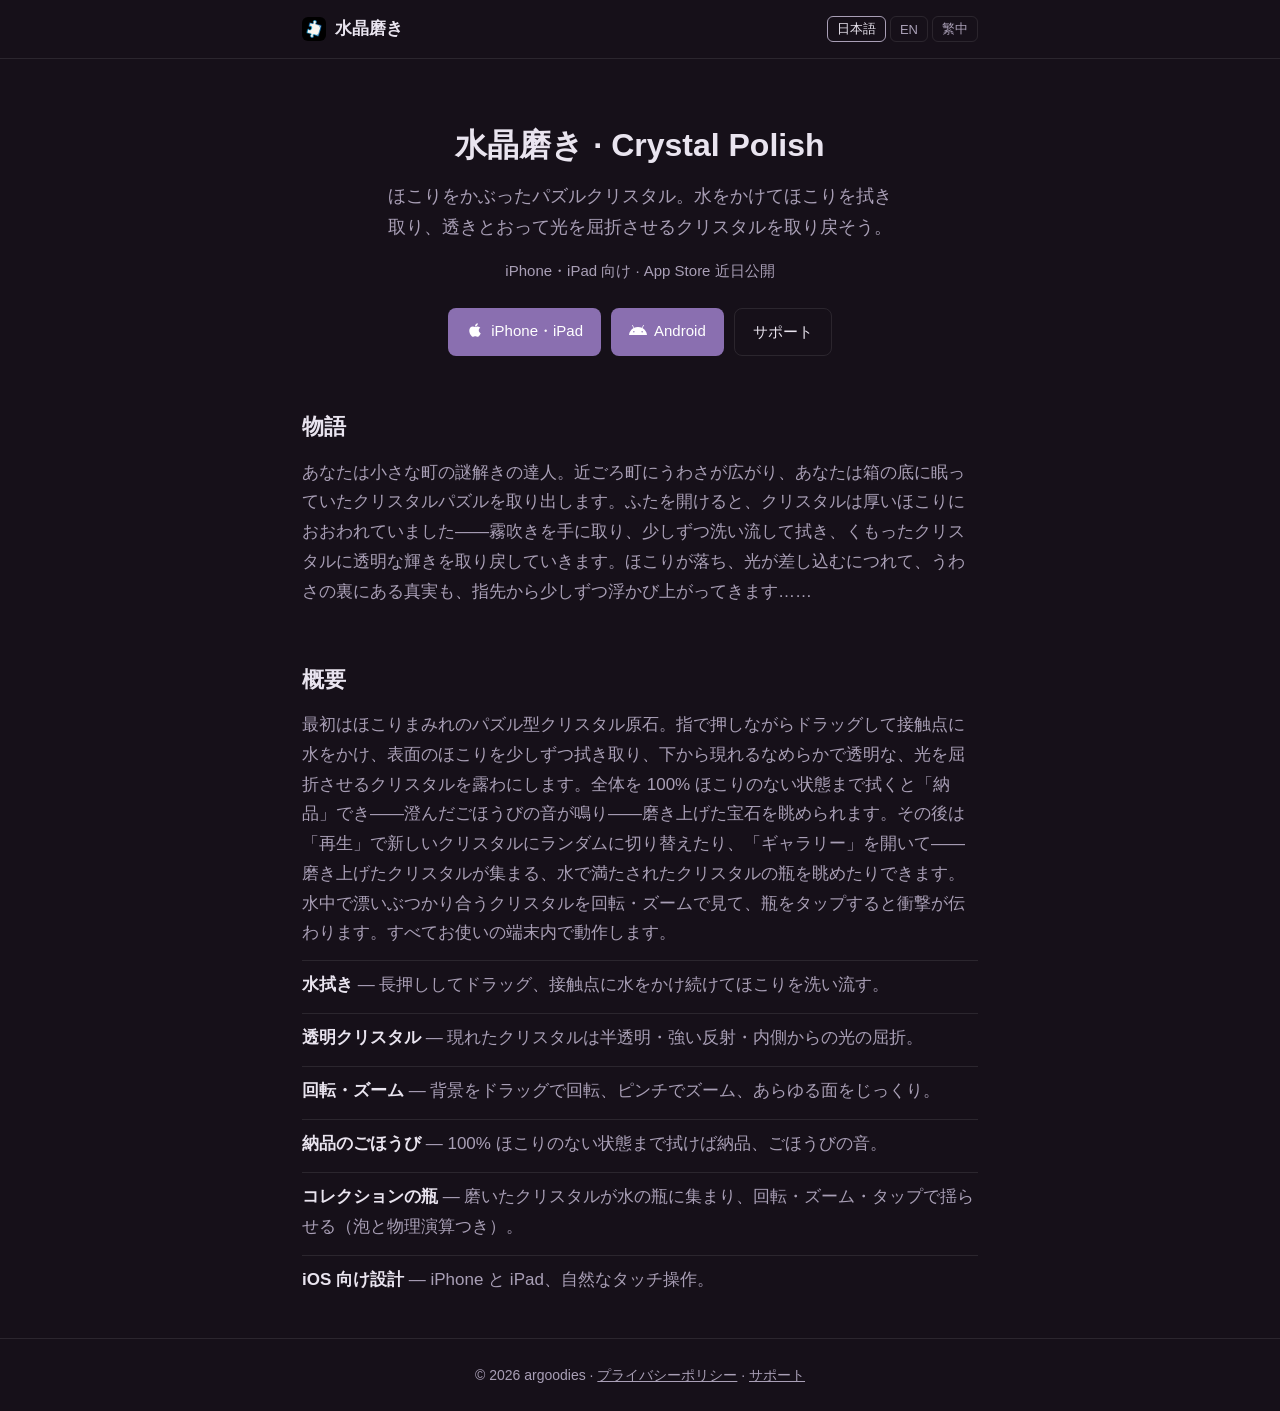
==== commit 5567733d: "Pages: make the top-left brand a home link across all pages Co-Authored-By: Claude Opus 4.8 <noreply" ====
--- a/index.html
+++ b/index.html
@@ -1,57 +1,68 @@
 <!doctype html>
-<html lang="ja">
+<html lang="ja" data-lang="ja">
 <head>
 <meta charset="utf-8">
 <meta name="viewport" content="width=device-width,initial-scale=1">
-<title>水晶磨き · Crystal Polish</title>
-<meta name="description" content="水晶磨き / Crystal Polish — ほこりをかぶったパズルクリスタル。水をかけて拭き、透きとおったクリスタルを取り戻そう。">
+<title>水晶磨き · Crystal Polish · 擦水晶</title>
+<meta name="description" content="水晶磨き / Crystal Polish / 擦水晶 — ほこりをかぶった水晶を水で拭いて磨く癒しの解ストレスゲーム。A relaxing game: spray water to wipe the dust off a crystal and reveal the clear, glinting gem. 噴水擦去水晶上的灰塵，露出透亮折光的水晶。">
+<meta property="og:title" content="水晶磨き · Crystal Polish · 擦水晶">
+<meta property="og:description" content="ほこりをかぶった水晶を拭いて磨く癒しゲーム。Wipe the dust off a crystal and polish it to a clear, glinting gem. 擦去灰塵，讓蒙塵的水晶重新透亮。">
+<meta property="og:type" content="website">
+<meta property="og:image" content="https://argoodies.github.io/crystal-puzzle-page/icon.png">
+<meta name="twitter:card" content="summary">
 <link rel="icon" href="icon.png">
 <link rel="apple-touch-icon" href="icon.png">
 <link rel="stylesheet" href="style.css">
 </head>
 <body>
 <header class="site"><div class="wrap bar">
-  <span class="brand"><img src="icon.png" alt=""><span class="lang-ja">水晶磨き</span><span class="lang-en">Crystal Polish</span></span>
-  <span class="langbtns"><button data-lang="ja">日本語</button><button data-lang="en">EN</button></span>
+  <a class="brand" href="index.html"><img src="icon.png" alt=""><span class="lang-ja">水晶磨き</span><span class="lang-en">Crystal Polish</span><span class="lang-zh">擦水晶</span></a>
+  <span class="langbtns"><button data-lang="ja">日本語</button><button data-lang="en">EN</button><button data-lang="zh">繁中</button></span>
 </div></header>
 
 <main class="wrap">
   <section class="hero">
-    <h1><span class="lang-ja">水晶磨き · Crystal Polish</span><span class="lang-en">Crystal Polish</span></h1>
+    <h1><span class="lang-ja">水晶磨き · Crystal Polish</span><span class="lang-en">Crystal Polish</span><span class="lang-zh">擦水晶 · Crystal Polish</span></h1>
     <p class="tag">
       <span class="lang-ja">ほこりをかぶったパズルクリスタル。水をかけてほこりを拭き取り、透きとおって光を屈折させるクリスタルを取り戻そう。</span>
       <span class="lang-en">A dust-covered puzzle crystal. Spray and wipe away the dust to reveal the clear, glinting gem beneath.</span>
+      <span class="lang-zh">一顆蒙塵的拼圖水晶。噴水擦去灰塵，讓底下透亮、會折射光線的水晶重見天日。</span>
     </p>
     <p class="tag" style="font-size:15px;margin-top:14px">
       <span class="lang-ja">iPhone・iPad 向け · App Store 近日公開</span>
       <span class="lang-en">Built for iPhone &amp; iPad · Coming soon on the App Store</span>
+      <span class="lang-zh">為 iPhone 與 iPad 打造 · App Store 即將上架</span>
     </p>
     <div class="cta">
-      <a class="btn ghost" href="support.html"><span class="lang-ja">サポート</span><span class="lang-en">Support</span></a>
+      <a class="btn primary" href="ios.html"><svg viewBox="0 0 24 24" width="18" height="18" fill="currentColor" style="vertical-align:-3px;margin-right:7px" aria-hidden="true"><path d="M17.05 20.28c-.98.95-2.05.8-3.08.35-1.09-.46-2.09-.48-3.24 0-1.44.62-2.2.44-3.06-.35C2.79 15.25 3.51 7.59 9.05 7.31c1.35.07 2.29.74 3.08.8 1.18-.24 2.31-.93 3.57-.84 1.51.12 2.65.72 3.4 1.8-3.12 1.87-2.38 5.98.48 7.13-.57 1.5-1.31 2.99-2.54 4.09zM12.03 7.25c-.15-2.23 1.66-4.07 3.74-4.25.29 2.58-2.34 4.5-3.74 4.25z"/></svg><span class="lang-ja">iPhone・iPad</span><span class="lang-en">iOS</span><span class="lang-zh">iOS</span></a>
+      <a class="btn primary" href="android.html"><svg viewBox="0 0 24 24" width="18" height="18" fill="currentColor" style="vertical-align:-3px;margin-right:7px" aria-hidden="true"><path d="M17.523 15.3414c-.5511 0-.9993-.4486-.9993-.9997s.4482-.9993.9993-.9993c.5511 0 .9993.4482.9993.9993.0001.5511-.4482.9997-.9993.9997m-11.046 0c-.5511 0-.9993-.4486-.9993-.9997s.4482-.9993.9993-.9993c.5511 0 .9993.4482.9993.9993 0 .5511-.4483.9997-.9993.9997m11.4045-6.02l1.9973-3.4592a.416.416 0 00-.1521-.5676.416.416 0 00-.5676.1521l-2.0223 3.503C15.5902 8.2439 13.8533 7.8508 12 7.8508s-3.5902.3931-5.1367 1.0989L4.841 5.4467a.4161.4161 0 00-.5676-.1521.4157.4157 0 00-.1521.5676l1.9973 3.4592C2.6889 11.1867.3432 14.6589 0 18.761h24c-.3435-4.1021-2.6892-7.5743-6.1185-9.4396"/></svg><span class="lang-ja">Android</span><span class="lang-en">Android</span><span class="lang-zh">Android</span></a>
+      <a class="btn ghost" href="support.html"><span class="lang-ja">サポート</span><span class="lang-en">Support</span><span class="lang-zh">支援中心</span></a>
     </div>
   </section>
 
   <section>
-    <h2><span class="lang-ja">物語</span><span class="lang-en">Story</span></h2>
+    <h2><span class="lang-ja">物語</span><span class="lang-en">Story</span><span class="lang-zh">故事</span></h2>
     <p class="muted">
       <span class="lang-ja">あなたは小さな町の謎解きの達人。近ごろ町にうわさが広がり、あなたは箱の底に眠っていたクリスタルパズルを取り出します。ふたを開けると、クリスタルは厚いほこりにおおわれていました——霧吹きを手に取り、少しずつ洗い流して拭き、くもったクリスタルに透明な輝きを取り戻していきます。ほこりが落ち、光が差し込むにつれて、うわさの裏にある真実も、指先から少しずつ浮かび上がってきます……</span>
       <span class="lang-en">You are the puzzle master of a small town. As strange rumors spread, you dig out a long-forgotten crystal puzzle from the bottom of your chest. Lifting the lid, you find it buried under thick dust — so you take up your spray and wash it clean, bit by bit, until the crystal's clear glow returns. As the dust falls away and the light shines through, the truth behind the rumors slowly surfaces beneath your fingertips…</span>
+      <span class="lang-zh">你是小鎮的解謎達人。近來鎮上流言四起，你翻出箱底久未觸碰的水晶拼圖。掀開蓋子，只見它蒙著厚厚一層灰——於是你拿起噴霧，一點一點沖洗、擦拭，讓蒙塵的水晶重新透亮。灰塵落下、光線透入，流言背後的真相也在指尖漸漸浮現……</span>
     </p>
   </section>
 
   <section>
-    <h2><span class="lang-ja">概要</span><span class="lang-en">About</span></h2>
+    <h2><span class="lang-ja">概要</span><span class="lang-en">About</span><span class="lang-zh">簡介</span></h2>
     <p class="muted">
-      <span class="lang-ja">最初はほこりまみれのパズル型クリスタル原石。指で押しながらドラッグして接触点に水をかけ、表面のほこりを少しずつ拭き取り、下から現れるなめらかで透明な、光を屈折させるクリスタルを露わにします。全体を 100% ほこりのない状態まで拭くと「納品」でき——澄んだごほうびの音が鳴り——磨き上げた宝石を眺められます。その後は「▶️ 再生」で新しいクリスタルにランダムに切り替えたり、「ギャラリー」で各ステージをめくって見たりできます。すべてお使いの端末内で動作します。</span>
-      <span class="lang-en">You start with a dust-covered, puzzle-shaped rough crystal. Hold and drag to spray water at the contact point, wiping the dust away bit by bit to reveal the smooth, translucent, light-refracting crystal underneath. Clean the whole piece to 100% to "deliver" it — a bright reward chime plays — then admire the gem you polished. Afterwards tap Play for a fresh random crystal, or Gallery to page through the levels. Everything runs on your device.</span>
+      <span class="lang-ja">最初はほこりまみれのパズル型クリスタル原石。指で押しながらドラッグして接触点に水をかけ、表面のほこりを少しずつ拭き取り、下から現れるなめらかで透明な、光を屈折させるクリスタルを露わにします。全体を 100% ほこりのない状態まで拭くと「納品」でき——澄んだごほうびの音が鳴り——磨き上げた宝石を眺められます。その後は「再生」で新しいクリスタルにランダムに切り替えたり、「ギャラリー」を開いて——磨き上げたクリスタルが集まる、水で満たされたクリスタルの瓶を眺めたりできます。水中で漂いぶつかり合うクリスタルを回転・ズームで見て、瓶をタップすると衝撃が伝わります。すべてお使いの端末内で動作します。</span>
+      <span class="lang-en">You start with a dust-covered, puzzle-shaped rough crystal. Hold and drag to spray water at the contact point, wiping the dust away bit by bit to reveal the smooth, translucent, light-refracting crystal underneath. Clean the whole piece to 100% to "deliver" it — a bright reward chime plays — then admire the gem you polished. Afterwards tap Play for a fresh random crystal, or open the Gallery — a water-filled crystal jar that collects every crystal you've polished, drifting and bumping in the water; rotate and pinch to look around, and tap the jar to send an impact through them. Everything runs on your device.</span>
+      <span class="lang-zh">一開始是一塊蒙滿灰塵的拼圖型水晶原石。長按拖曳，在接觸點噴水，把表面的灰塵一點一點擦掉，露出下方光滑、半透明、會折射光線的水晶。整塊擦到 100% 無塵即可「交付」——響起清脆的獎勵音——然後細細欣賞你打磨出的寶石。之後可點「播放」隨機切換到新的水晶，或開啟「畫廊」——一個裝滿水的水晶寶瓶，收集你打磨過的每一顆水晶，在水中漂浮、互相碰撞；拖曳旋轉、雙指縮放細看，點擊寶瓶還能產生衝擊。全程在你的裝置本機運行。</span>
     </p>
     <ul class="feat">
-      <li><b><span class="lang-ja">水拭き</span><span class="lang-en">Spray &amp; wipe</span></b> — <span class="lang-ja">長押ししてドラッグ、接触点に水をかけ続けてほこりを洗い流す。</span><span class="lang-en">press and drag to spray and wash the dust off wherever you touch.</span></li>
-      <li><b><span class="lang-ja">透明クリスタル</span><span class="lang-en">Clear crystal</span></b> — <span class="lang-ja">現れたクリスタルは半透明・強い反射・内側からの光の屈折。</span><span class="lang-en">the revealed crystal is translucent, reflective and glinting.</span></li>
-      <li><b><span class="lang-ja">回転・ズーム</span><span class="lang-en">Rotate &amp; zoom</span></b> — <span class="lang-ja">背景をドラッグで回転、ピンチでズーム、あらゆる面をじっくり。</span><span class="lang-en">drag to rotate, pinch to zoom, inspect every facet.</span></li>
-      <li><b><span class="lang-ja">納品のごほうび</span><span class="lang-en">Deliver &amp; reward</span></b> — <span class="lang-ja">100% ほこりのない状態まで拭けば納品、ごほうびの音。</span><span class="lang-en">clean to 100% to deliver and earn a reward chime.</span></li>
-      <li><b><span class="lang-ja">複数ステージ＆ギャラリー</span><span class="lang-en">Levels &amp; gallery</span></b> — <span class="lang-ja">複数のクリスタルステージ、めくれるギャラリーで閲覧・切り替え自在。</span><span class="lang-en">multiple crystal levels, browse the paging gallery and switch anytime.</span></li>
-      <li><b><span class="lang-ja">iOS 向け設計</span><span class="lang-en">Made for iOS</span></b> — <span class="lang-ja">iPhone と iPad、自然なタッチ操作。</span><span class="lang-en">iPhone and iPad, with natural touch controls.</span></li>
+      <li><b><span class="lang-ja">水拭き</span><span class="lang-en">Spray &amp; wipe</span><span class="lang-zh">噴水擦拭</span></b> — <span class="lang-ja">長押ししてドラッグ、接触点に水をかけ続けてほこりを洗い流す。</span><span class="lang-en">press and drag to spray and wash the dust off wherever you touch.</span><span class="lang-zh">長按拖曳，在接觸點持續噴水，把灰塵沖掉。</span></li>
+      <li><b><span class="lang-ja">透明クリスタル</span><span class="lang-en">Clear crystal</span><span class="lang-zh">透明水晶</span></b> — <span class="lang-ja">現れたクリスタルは半透明・強い反射・内側からの光の屈折。</span><span class="lang-en">the revealed crystal is translucent, reflective and glinting.</span><span class="lang-zh">擦出的水晶半透明、強反光、由內透光。</span></li>
+      <li><b><span class="lang-ja">回転・ズーム</span><span class="lang-en">Rotate &amp; zoom</span><span class="lang-zh">旋轉與縮放</span></b> — <span class="lang-ja">背景をドラッグで回転、ピンチでズーム、あらゆる面をじっくり。</span><span class="lang-en">drag to rotate, pinch to zoom, inspect every facet.</span><span class="lang-zh">拖曳背景旋轉、雙指縮放，細看每一個切面。</span></li>
+      <li><b><span class="lang-ja">納品のごほうび</span><span class="lang-en">Deliver &amp; reward</span><span class="lang-zh">交付獎勵</span></b> — <span class="lang-ja">100% ほこりのない状態まで拭けば納品、ごほうびの音。</span><span class="lang-en">clean to 100% to deliver and earn a reward chime.</span><span class="lang-zh">擦到 100% 無塵即可交付，響起獎勵音。</span></li>
+      <li><b><span class="lang-ja">コレクションの瓶</span><span class="lang-en">Collection jar</span><span class="lang-zh">收藏寶瓶</span></b> — <span class="lang-ja">磨いたクリスタルが水の瓶に集まり、回転・ズーム・タップで揺らせる（泡と物理演算つき）。</span><span class="lang-en">every polished crystal gathers in a water-filled jar; rotate, zoom and tap to jostle them, with bubbles and physics.</span><span class="lang-zh">打磨過的水晶會集中到一個水瓶裡，可旋轉、縮放、點擊晃動（含氣泡與物理）。</span></li>
+      <li><b><span class="lang-ja">iOS 向け設計</span><span class="lang-en">Made for iOS</span><span class="lang-zh">為 iOS 設計</span></b> — <span class="lang-ja">iPhone と iPad、自然なタッチ操作。</span><span class="lang-en">iPhone and iPad, with natural touch controls.</span><span class="lang-zh">iPhone 與 iPad，自然的觸控操作。</span></li>
     </ul>
   </section>
 </main>
@@ -59,6 +70,7 @@
 <footer class="site"><div class="wrap">
   <span class="lang-ja">© 2026 argoodies · <a href="privacy.html">プライバシーポリシー</a> · <a href="support.html">サポート</a></span>
   <span class="lang-en">© 2026 argoodies · <a href="privacy.html">Privacy</a> · <a href="support.html">Support</a></span>
+  <span class="lang-zh">© 2026 argoodies · <a href="privacy.html">隱私權政策</a> · <a href="support.html">支援中心</a></span>
 </div></footer>
 <script src="lang.js"></script>
 </body>
--- a/style.css
+++ b/style.css
@@ -14,7 +14,7 @@
 
 header.site{border-bottom:1px solid var(--line)}
 .bar{display:flex; align-items:center; gap:12px; height:58px}
-.brand{display:flex; align-items:center; gap:9px; font-weight:600}
+.brand{display:flex; align-items:center; gap:9px; font-weight:600; text-decoration:none; color:var(--ink); cursor:pointer}
 .brand img{width:24px; height:24px; border-radius:6px}
 nav.links{margin-left:auto; display:flex; gap:16px; font-size:15px}
 nav.links a{color:var(--muted); text-decoration:none}
@@ -47,5 +47,6 @@
 footer.site{border-top:1px solid var(--line); padding:24px 0; color:var(--muted); font-size:14px; text-align:center}
 footer.site a{color:var(--muted)}
 /* 未激活的语言隐藏；激活的语言不加 display 规则 → 保持元素本身的 inline/block */
-html:not(.lang-en-active) .lang-en{display:none}
-html.lang-en-active .lang-ja{display:none}
+html:not([data-lang="ja"]) .lang-ja{display:none}
+html:not([data-lang="en"]) .lang-en{display:none}
+html:not([data-lang="zh"]) .lang-zh{display:none}
